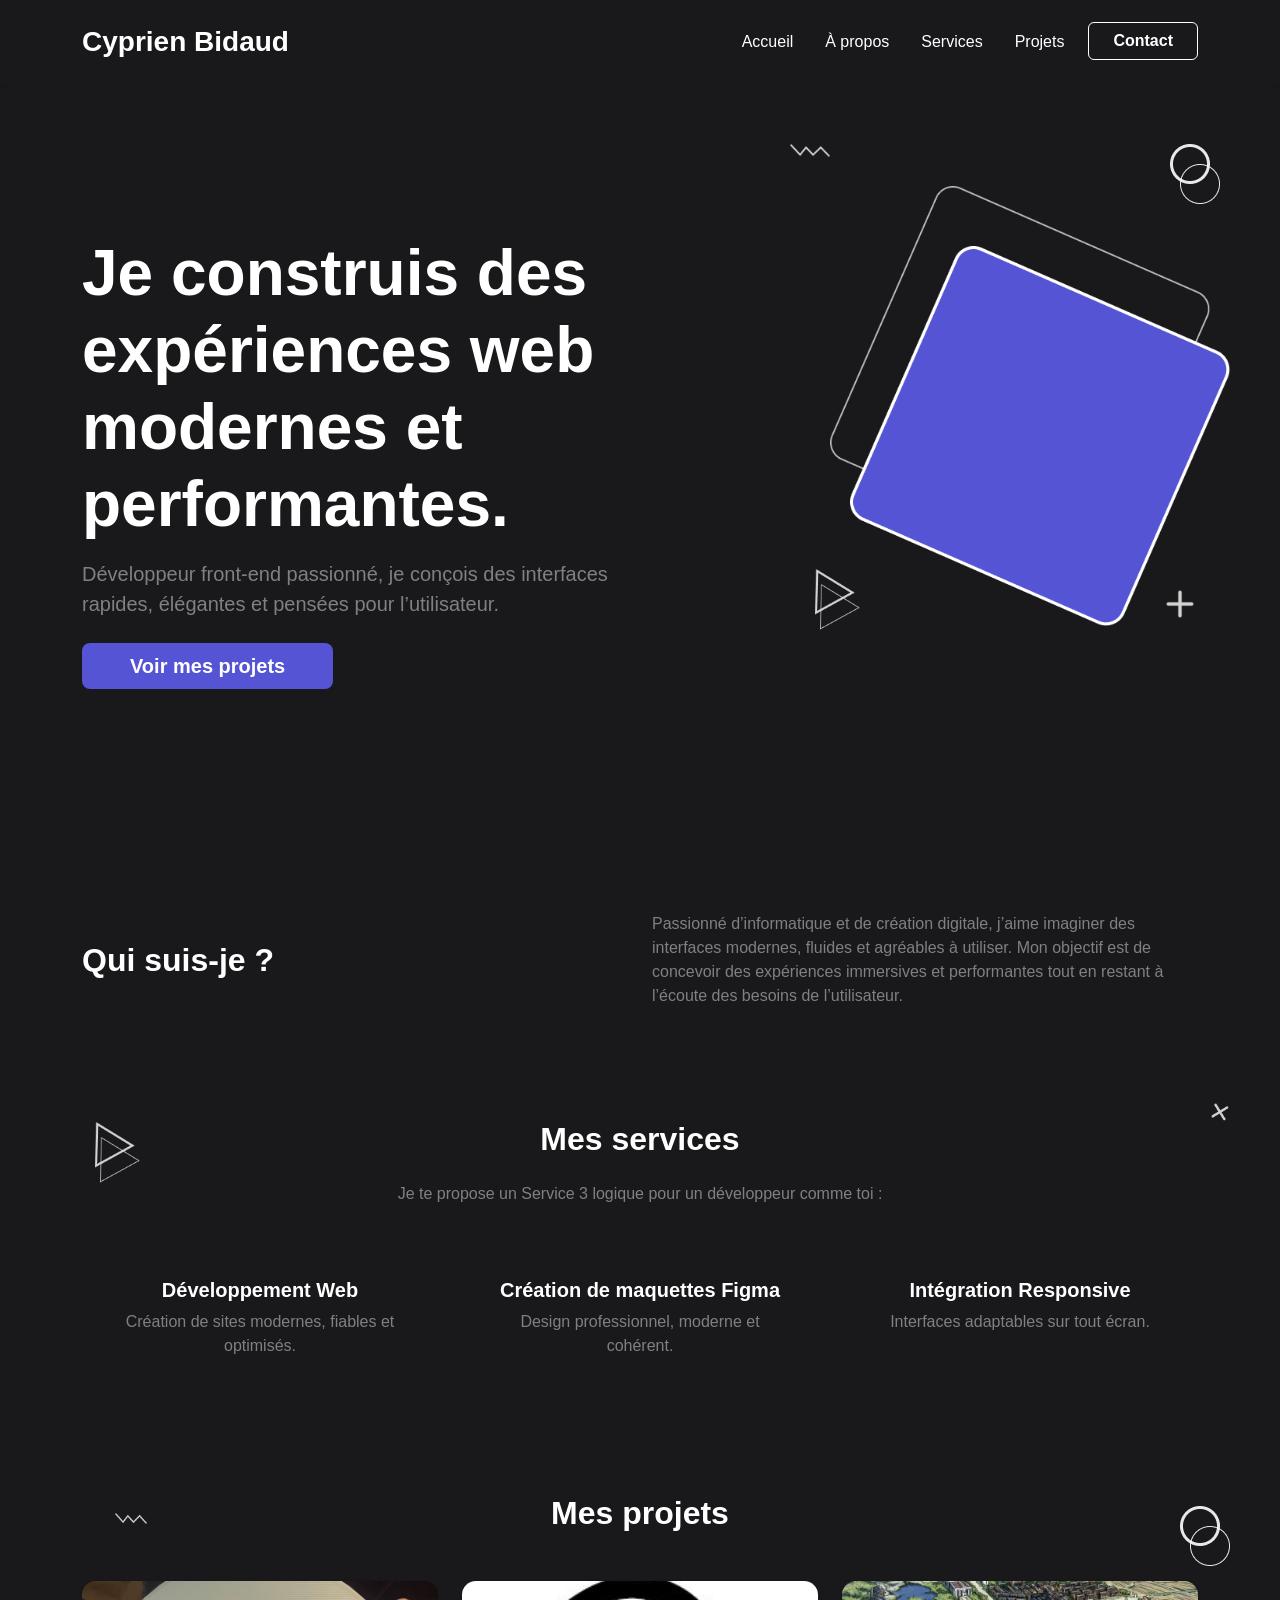
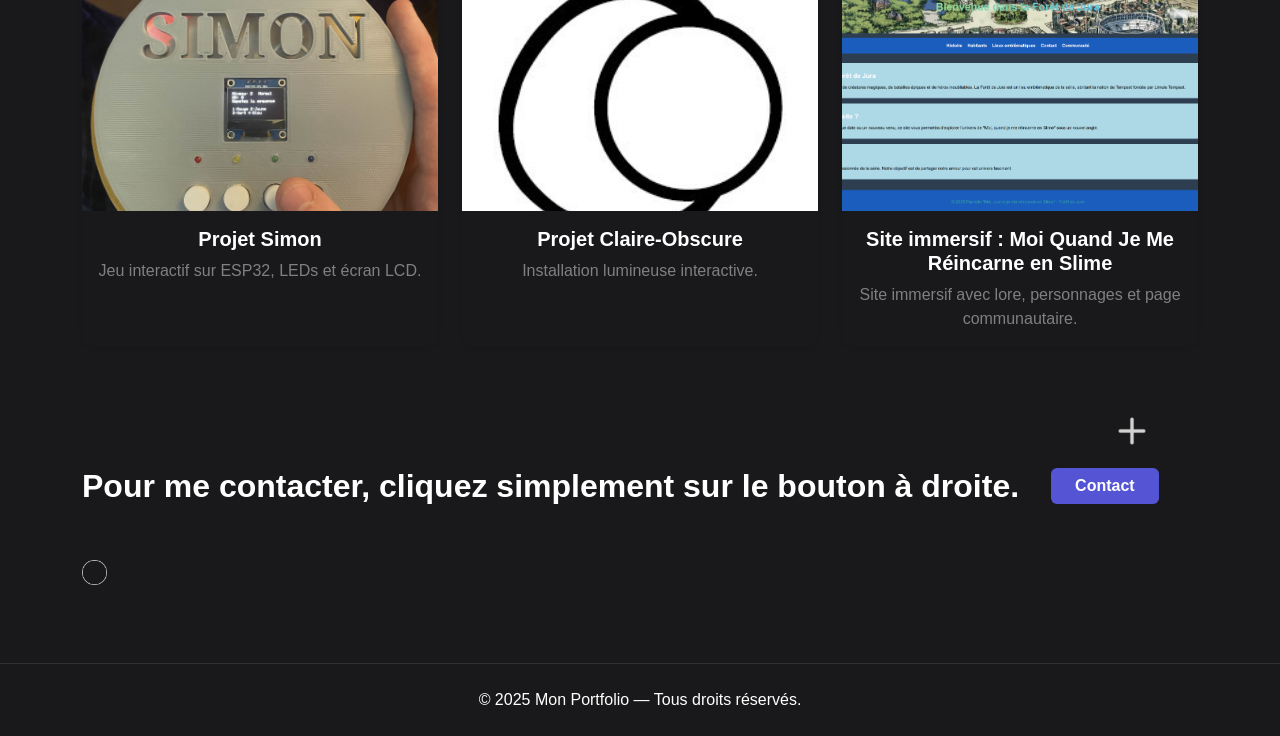
==== index.html @ 62349a80 "test 1" ====
<!DOCTYPE html>
<html lang="fr">

<head>
  <meta charset="UTF-8">
  <meta name="viewport" content="width=device-width, initial-scale=1">

  <title>Portfolio - Cyprien Bidaud</title>
  <link rel="icon" href="./Images/logo 12.png">

  <!-- FontAwesome -->
  <link rel="stylesheet" href="https://cdnjs.cloudflare.com/ajax/libs/font-awesome/7.0.1/css/all.min.css">

  <!-- Bootstrap CSS -->
  <link href="https://cdn.jsdelivr.net/npm/bootstrap@5.3.2/dist/css/bootstrap.min.css" rel="stylesheet">

  <!-- Custom CSS -->
  <link rel="stylesheet" href="style.css">
</head>

<body>

  <!-- ================== NAVBAR ================== -->
  <nav class="navbar navbar-expand-lg shadow-sm py-3" style="background:transparent;">
    <div class="container">
      <a class="navbar-brand fw-bold fs-3 text-white" href="#">Cyprien Bidaud</a>

      <button class="navbar-toggler bg-light btn-lg rounded-left" type="button" data-bs-toggle="collapse"
        data-bs-target="#navMenu">
        <span class="navbar-toggler-icon"></span>
      </button>

      <div class="collapse navbar-collapse justify-content-end" id="navMenu">
        <ul class="navbar-nav gap-3">
          <li class="nav-item"><a class="nav-link active text-white btn-hover" href="#hero">Accueil</a></li>
          <li class="nav-item"><a class="nav-link text-white" href="#about">À propos</a></li>
          <li class="nav-item"><a class="nav-link text-white" href="#services">Services</a></li>
          <li class="nav-item"><a class="nav-link text-white" href="#projects">Projets</a></li>
          <li class="nav-item"><a class="btn btn-secondary px-4" href="./Page de Contact.html">Contact</a></li>
        </ul>
      </div>
    </div>
  </nav>

  <!-- ================== HERO ================== -->
  <header id="hero" class="py-5 text-white position-relative">


    <img src="./Images/Ellipse 57.png" class="shape shape--large shape--float position-absolute ellipse"
      alt="ellipse décorative">

    <img src="./Images/Ellipse 58.png" class="shape shape--small shape--float position-absolute ellipse1"
      alt="ellipse décorative">

    <img src="./Images/Vector 15.png" class="shape shape--medium shape--spin position-absolute vector" alt="shape">
    <img src="./Images/Polygon 2.png" class="shape shape--triangle shape--float position-absolute poligon"
      alt="triangle décoratif">

    <img src="./Images/Polygon 3.png" class="shape shape--triangle-small shape--float position-absolute poligon1"
      alt="triangle décoratif clair">
    <img src="./Images/add.png" class="shape shape--tiny shape--pulse position-absolute add" alt="plus décoratif">

    <div class="container py-5">
      <div class="row align-items-center">
        <div class="col-lg-6 text-lg-start text-center mb-4">
          <h1 class="display-3 fw-bold mb-3">Je construis des expériences web modernes et performantes.</h1>
          <p class="lead mb-4">Développeur front-end passionné, je conçois des interfaces rapides, élégantes et pensées
            pour
            l’utilisateur.</p>
          <a href="#projects" class="btn btn-primary btn-lg px-5">Voir mes projets</a>
        </div>

        <div class="col-lg-6 d-flex justify-content-center">
          <div class="logo">
            <img src="./Images/profile.png" alt="photo" class="profile">

            <img src="./Images/Shape Colored.png" class="shape--rectangle" alt="shape">

            <img src="./Images/Shape.png" class="background" alt="shadow">
          </div>
        </div>



      </div>
    </div>

  </header>

  <!-- ================== ABOUT ================== -->
  <section class="about py-5 text-white position-relative">
    <div class="container">
      <div class="row align-items-center">

        <!-- LEFT SIDE (h2) -->
        <div class="col-lg-6">
          <h2 class="fw-bold mb-3">Qui suis-je ?</h2>
        </div>

        <!-- RIGHT SIDE (paragraph) -->
        <div class="col-lg-6">
          <p class="mb-3">
            Passionné d’informatique et de création digitale, j’aime imaginer des interfaces modernes, fluides et
            agréables à utiliser.
            Mon objectif est de concevoir des expériences immersives et performantes tout en restant à l’écoute des
            besoins de l’utilisateur.
          </p>
        </div>

      </div>
    </div>
  </section>


  <!-- ================== SERVICES ================== -->
  <section id="services" class="py-5 position-relative text-white">

    <img src="./Images/Polygon 2.png" class="shape shape--triangle shape--float position-absolute poligon2" alt="triangle décoratif">

    <img src="./Images/Polygon 3.png" class="shape shape--triangle-small shape--float position-absolute poligon3" alt="triangle décoratif clair">

    <img src="./Images/add (1).png" class="shape shape--tiny position-absolute add2" alt="plus">
    <div class="container text-center">
      <h2 class="fw-bold mb-4">Mes services</h2>
      <p class="mb-5">Je te propose un Service 3 logique pour un développeur comme toi :</p>

      <div class="row g-4">
        <div class="col-md-4">
          <div class="p-4">
            <i class="fas fa-code fa-3x mb-3 color-info"></i>
            <h5 class="fw-bold mb-2">Développement Web</h5>
            <p>Création de sites modernes, fiables et optimisés.</p>
          </div>
        </div>

        <div class="col-md-4">
          <div class="p-4">
            <i class="fas fa-pencil-ruler fa-3x mb-3 color-red"></i>
            <h5 class="fw-bold mb-2">Création de maquettes Figma</h5>
            <p>Design professionnel, moderne et cohérent.</p>
          </div>
        </div>

        <div class="col-md-4">
          <div class="p-4">
            <i class="fas fa-mobile-alt fa-3x mb-3 color-yellow"></i>
            <h5 class="fw-bold mb-2">Intégration Responsive</h5>
            <p>Interfaces adaptables sur tout écran.</p>
          </div>
        </div>

      </div>
    </div>
  </section>

  <!-- ================== PROJECTS ================== -->
  <section id="projects" class="py-5 text-white position-relative">

    <img src="./Images/Vector 15.png" class="shape shape--medium shape--spin position-absolute vector2"  alt="shape">
    <img src="./Images/Ellipse 57.png" class="shape shape--large shape--float position-absolute ellipse3"
      alt="ellipse décorative">

    <img src="./Images/Ellipse 58.png" class="shape shape--small shape--float position-absolute ellipse4"
      alt="ellipse décorative">
    <div class="container text-center">

      <h2 class="fw-bold mb-5">Mes projets</h2>

      <div class="row g-4">

        <div class="col-md-4">
          <div class="card shadow-sm h-100">
            <img src="./Images/IMG_5991.jpg" class="card-img-top" alt="projet">
            <div class="card-body">
              <h5 class="card-title fw-bold">Projet Simon</h5>
              <p class="card-text">Jeu interactif sur ESP32, LEDs et écran LCD.</p>
            </div>
          </div>
        </div>

        <div class="col-md-4">
          <div class="card shadow-sm h-100">
            <img src="./Images/image.jpg" class="card-img-top" alt="projet">
            <div class="card-body">
              <h5 class="card-title fw-bold">Projet Claire-Obscure</h5>
              <p class="card-text">Installation lumineuse interactive.</p>
            </div>
          </div>
        </div>

        <div class="col-md-4">
          <div class="card shadow-sm h-100">
            <img src="./Images/limule site web .png" class="card-img-top" alt="projet">
            <div class="card-body">
              <h5 class="card-title fw-bold">Site immersif : Moi Quand Je Me Réincarne en Slime</h5>
              <p class="card-text">Site immersif avec lore, personnages et page communautaire.</p>
            </div>
          </div>
        </div>
      </div>
    </div>
  </section>

  <!-- ================== CONTACT ================== -->
  <section id="contact" class="py-5 text-white position-relative">
    <!-- petit plus décoratif -->
    <img src="./Images/add.png" class="shape shape--tiny position-absolute add1" alt="plus">
    <br>
    <div class="container d-flex flex-column flex-md-row text-center text-md-start align-items-center gap-3">
      <h2 class="fw-bold mb-0">Pour me contacter, cliquez simplement sur le bouton à droite.</h2>
      <a class="btn btn-primary px-4 ms-3" href="./Page de Contact.html">Contact</a>
      <img src="./Images/Ellipse 57.png" class="shape shape--large shape--float position-absolute ellipse-contact"
      alt="ellipse décorative">
      <img src="./Images/Ellipse 58.png" class="shape shape--small shape--float position-absolute ellipse1-contact"
        alt="ellipse décorative">
        
    </div>
  </section>

  <!-- ================== FOOTER ================== -->
  <footer class="py-4 text-center">
    <p class="mb-0 text-white">© 2025 Mon Portfolio — Tous droits réservés.</p>
  </footer>

  <!-- Bootstrap JS -->
  <script src="https://cdn.jsdelivr.net/npm/bootstrap@5.3.2/dist/js/bootstrap.bundle.min.js"></script>

</body>

</html>
---- style.css ----
/* ============================
   STYLE GLOBAL
============================ */
body {
    background-color: #19191B !important;
    color: white;
    font-family: 'Poppins', sans-serif;
    overflow-x: hidden;
}

h1,
h2,
h3,
h4,
h5 {
    font-weight: 700;
}

.ellipse {
    top: 60px;
    right: 70px;
    width: 40px;
}

.ellipse1 {
    top: 80px;
    right: 60px;
    width: 40px !important;
}

.ellipse2 {
    top: 188px;
    left: 6%;
    width: 40px !important;
}

.ellipse3 {
    top: 60px;
    right: 60px;
    width: 40px !important;
}

.ellipse4 {
    top: 80px;
    right: 50px;
    width: 40px !important;
}
.ellipse-contact{
    display: none;
}

.ellipse1-contact{
    top: 104%;
}
.vector {
    top: 60px;
    right: 450px;
    width: 40px !important;
}

.vector2 {
    top: 67px;
    left: 9%;
}

.poligon {
    top: 485px;
    right: 425px;
    width: 40px !important;
}

.poligon1 {
    top: 500px;
    right: 420px;
    width: 40px !important;
}

.poligon2 {
    top: 50px;
    left: 95px;
    width: 40px !important;
}

.poligon3 {
    top: 65px;
    left: 100px;
    width: 40px !important;
}

.add {
    width: 40px;
    top: 500px;
    right: 80px;
    width: 40px !important;
}

.add1 {
    width: 40px !important;
    right: 10%;
    top: 10%;
}

.add2 {
    width: 40px !important;
    top: 20px;
    right: 40px;
}

.navbar .nav-link {
    font-weight: 500;
    transition: 0.3s;
}

.navbar .nav-link:hover {
    color: #5454D4 !important;
}

.btn-primary {
    background: #5454D4;
    border: none;
    font-weight: 600;
}

.btn-primary:hover {
    background: #3573db;
}

.btn-secondary {
    background: #19191B;
    border-color: white;
    font-weight: 600;
}

.btn-secondary:hover {
    background: #353535;
    border-color: #5454D4;
    color: #5454D4;
}

/* ============================
   HERO
============================ */
#hero {
    position: relative;
    padding-top: 120px;
    padding-bottom: 120px;
}

#hero img.position-absolute {
    animation: float 4s infinite ease-in-out;
}

@keyframes float {
    0% {
        transform: translateY(0px);
    }

    50% {
        transform: translateY(-8px);
    }

    100% {
        transform: translateY(0px);
    }
}

/* ============================
   ABOUT
============================ */
.about img {
    border-radius: 12px;
    box-shadow: 0 0 25px rgba(255, 255, 255, 0.1);
}

.about,
h2 {
    color: white;
}

.about,
p {
    color: grey;
}

.logo {
    left: 21%;
    position: relative;
    width: 100%;
    max-width: 380px;
    aspect-ratio: 400 / 550;
    margin: 0 auto;
    margin-top: 12%;
}

.background {
    position: absolute;
    top: 0;
    left: 0;
    width: 100%;
    z-index: 1;
    transform: translate(-20px, -60px);
    opacity: 0.7;
}

.shape--rectangle {
    position: absolute;
    top: 0;
    left: 0;
    width: 100%;
    z-index: 2;
}

.profile {
    position: absolute;
    top: -108px;
    left: -11px;
    width: 100%;
    height: 100%;
    object-fit: cover;
    z-index: 3;

    -webkit-mask-image: url('./Images/Shape\ Colored.png');
    -webkit-mask-size: 100% 100%;
    -webkit-mask-repeat: no-repeat;
    -webkit-mask-position: center;
    -webkit-mask-mode: alpha;

    mask-image: url('./Images/Shape\ Colored.png');
    mask-size: 112% 84%;

    mask-repeat: no-repeat;
    mask-position: center;
    mask-mode: alpha;
    outline: 2px solid lime;
}



/* ============================
   SERVICES
============================ */
#services .p-4 {
    background-color: #19191B;
    border-radius: 14px;
    transition: 0.3s;
    height: 100%;
}

#services .p-4:hover {
    background: #19191B;
    transform: translateY(-5px);
    box-shadow: 0 0 15px rgb(255, 255, 255);
}

#services i {
    color: #4c8dff;
}

#services .color-red {
    color: #ff4c4c;
}

#services .color-yellow {
    color: #ffcc00;
}

/* ============================
   PROJECTS
============================ */
#projects {
    position: relative;
}

#projects img.position-absolute {
    animation: spin 6s linear infinite;
}

@keyframes spin {
    0% {
        transform: rotate(0deg);
    }

    100% {
        transform: rotate(360deg);
    }
}

.card {
    background-color: #19191B;
    color: white;
    border: none;
    border-radius: 14px;
    overflow: hidden;
    transition: 0.3s;
}

.card:hover {
    transform: translateY(-5px);
    background: #ffffff;
    color: black;
    box-shadow: 0 0 25px rgba(76, 141, 255, 0.25);
}

.card-img-top {
    height: 230px;
    object-fit: cover;
}

/* ============================
   CONTACT
============================ */
#contact {
    background: #19191B;
    margin-bottom: 110px;
    padding: 60px 0;
}

/* ============================
   FOOTER
============================ */
footer {
    border-top: 1px solid rgba(255, 255, 255, 0.1);
}

/* ============================
   RESPONSIVE
============================ */
@media (max-width: 1024px) {
    #hero h1 {
        font-size: 2.2rem;
    }

    .logo {
        width: 360px;
        top: 15px;
        left: -4%;
    }

    .profile {
        height: 92%;
    }

    .container {
        max-width: 800px;
    }

    .ellipse {
        width: 40px !important;
        right: 23%;
        top: 49px;
    }

    .ellipse1 {
        width: 40px !important;
        right: 22%;
        top: 66px;
    }

    .ellipse3 {
        top: 35px;
        right: 19%;
        width: 40px !important;
    }

    .ellipse4 {
        top: 51px;
        right: 18%;
        width: 40px !important;
    }

    .vector {
        width: 40px !important;
        right: 53%;
        top: 49px;
    }

    .poligon {
        width: 40px !important;
        right: 53%;
        top: 57%;
    }

    .poligon1 {
        width: 40px !important;
        right: 53%;
        top: 59%;
    }

    .add {
        width: 40px !important;
        right: 20%;
        top: 60%;
    }

    .add1 {
        width: 40px !important;
        right: 16%;
        top: 10%;
    }

    .add2 {
        width: 40px !important;
        top: 10%;
        right: 18%;
    }
}

@media (max-width: 992px) {
    .container {
        max-width: 870px;
    }
}

@media (max-width: 768px) and (min-width: 481px) {

    /* ---------- LOGO ---------- */
    .logo {
        max-width: 300px;
        margin-top: 10%;
        left: 0;
    }

    .profile {
        top: -70px;
        left: -6px;
        mask-size: 110% 84%;
    }


    .ellipse {
        width: 28px !important;
        top: 41%;
        right: 18%;
    }

    .ellipse1 {
        width: 28px !important;
        top: 43%;
        right: 17%;
    }

    .vector {
        width: 28px !important;
        top: 42%;
        right: 81%;
    }

    .poligon {
        width: 28px !important;
        top: 71%;
        right: 77.5%;
    }

    .poligon1 {
        width: 28px !important;
        top: 72%;
        right: 77%;
    }

    .add {
        width: 28px !important;
        top: 72%;
        left: 80% !important;;
    }

    .ellipse3 {
        width: 28px !important;
        top: 45px;
        right: 18%;
    }

    .ellipse4 {
        width: 28px !important;
        top: 60px;
        right: 17%;
    }

    .vector2 {
        width: 28px !important;
        top: 67px;
        left: 9%;
    }

    .add1 {
        right: 2%;
    }

    .ellipse-contact {
        width: 28px !important;

        top: 100%
    }

    .ellipse1-contact {
        width: 28px !important;
        left: 3%;

        top: 106%
    }

    .add2 {
        right: 3%;
    }
}


@media (max-width: 480px) {
    .container {
        padding-top: 0 !important;
        padding-bottom: 0 !important;
        padding: 0px 27px;
    }

    .logo {
        max-width: 220px;
        margin-top: 20%;
        margin-right: 24px;
    }

    .profile {
        top: -38px;
        left: -2px;
        mask-size: 103% 84%;
    }

    .row {
        padding: 0px;
    }

    .navbar-nav {
        align-items: flex-end;
    }

    #hero {
        padding-bottom: 0px !important;
    }

    .ellipse {
        width: 20px !important;
        top: 55%;
        right: 15%;
    }

    .ellipse1 {
        width: 20px !important;
        top: 56%;
        right: 14%;
    }

    .vector {
        width: 20px !important;
        top: 55%;
        left: 20%;
    }

    .poligon {
        width: 20px !important;
        top: 90%;
        left: 20%;
    }

    .poligon1 {
        width: 20px !important;
        top: 91%;
        left: 21%;
    }

    .add {
        top: 90%;
        width: 20px !important;
        left: 80%;

    }

    .poligon2 {
        width: 20px !important;
    }

    .poligon3 {
        width: 20px !important;
        top: 7%;
    }

    .add2 {
        top: 5%;
        right: 6%;
    }

    .ellipse3 {
        width: 20px !important;
        top: 4%;
    }

    .ellipse4 {
        width: 20px !important;
    }

    .vector2 {
        width: 20px !important;
        left: 13%;
        top: 5%;
    }

    .add1 {
        width: 20px !important;
        right: 5%;

    }

    .ellipse-contact {
        display: inline;
        width: 20px !important;
        top: 99% !important;
        left: 9% !important;
        bottom: -10% !important;
    }

    .ellipse1-contact {
        width: 20px !important;
        left: 10%;
        bottom: -10%;
    }
}

/* ===========================
    FORMES GÉNÉRALES
=========================== */
.shape {
    pointer-events: none;
    opacity: 0.9;
}

/* tailles */
.shape--large {
    width: 40px;
}

.shape--medium {
    width: 32px;
}

.shape--small {
    width: 25px;
}

.shape--tiny {
    width: 13px;
}

/* triangles spécifiques */
.shape--triangle {
    width: 32px;
}

.shape--triangle-small {
    width: 22px;
}

/* ===========================
    ANIMATIONS
=========================== */

.shape--float {
    animation: float 4s ease-in-out infinite;
}

@keyframes float {
    0% {
        transform: translateY(0px);
    }

    50% {
        transform: translateY(-8px);
    }

    100% {
        transform: translateY(0px);
    }
}

.shape--spin {
    animation: spin 6s linear infinite;
}

@keyframes spin {
    from {
        transform: rotate(0deg);
    }

    to {
        transform: rotate(360deg);
    }
}

.shape--pulse {
    animation: pulse 2.5s ease-in-out infinite;
}

@keyframes pulse {
    0% {
        transform: scale(1);
        opacity: 0.9;
    }

    50% {
        transform: scale(1.15);
        opacity: 1;
    }

    100% {
        transform: scale(1);
        opacity: 0.9;
    }
}
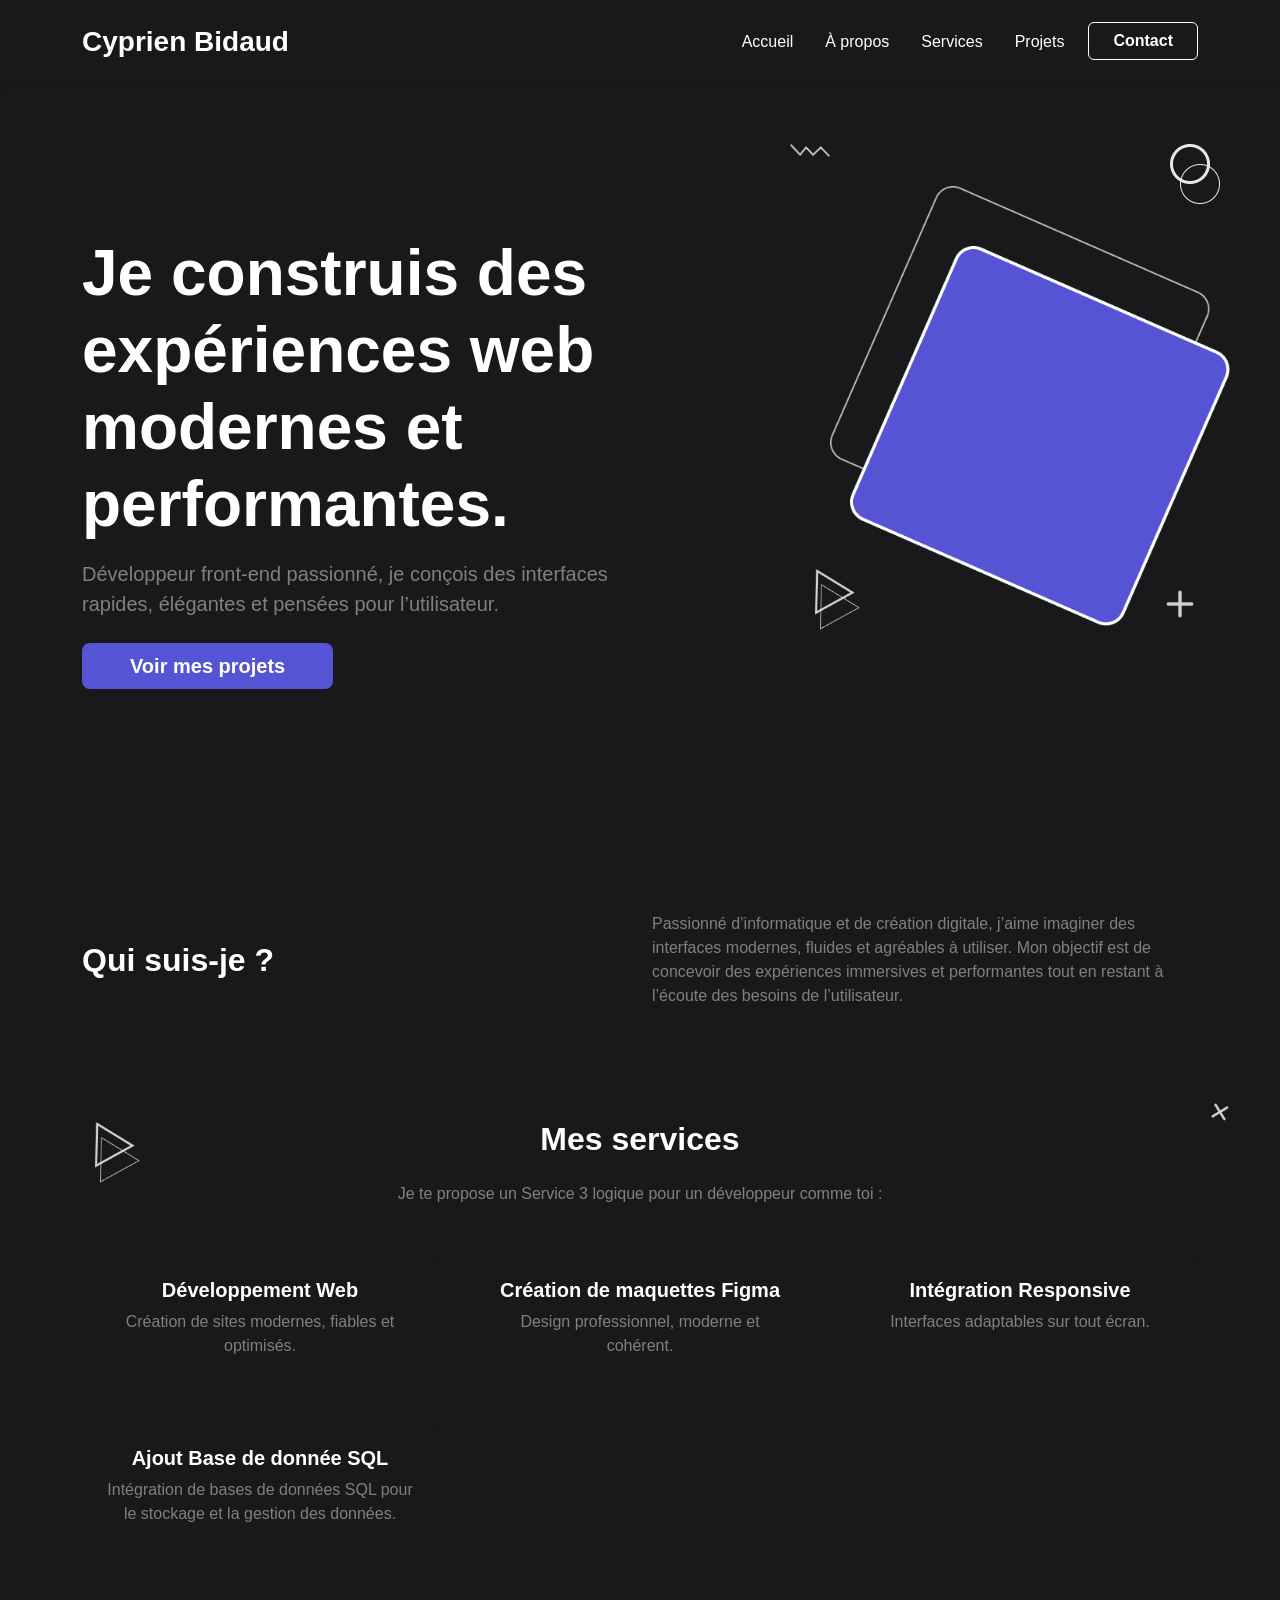
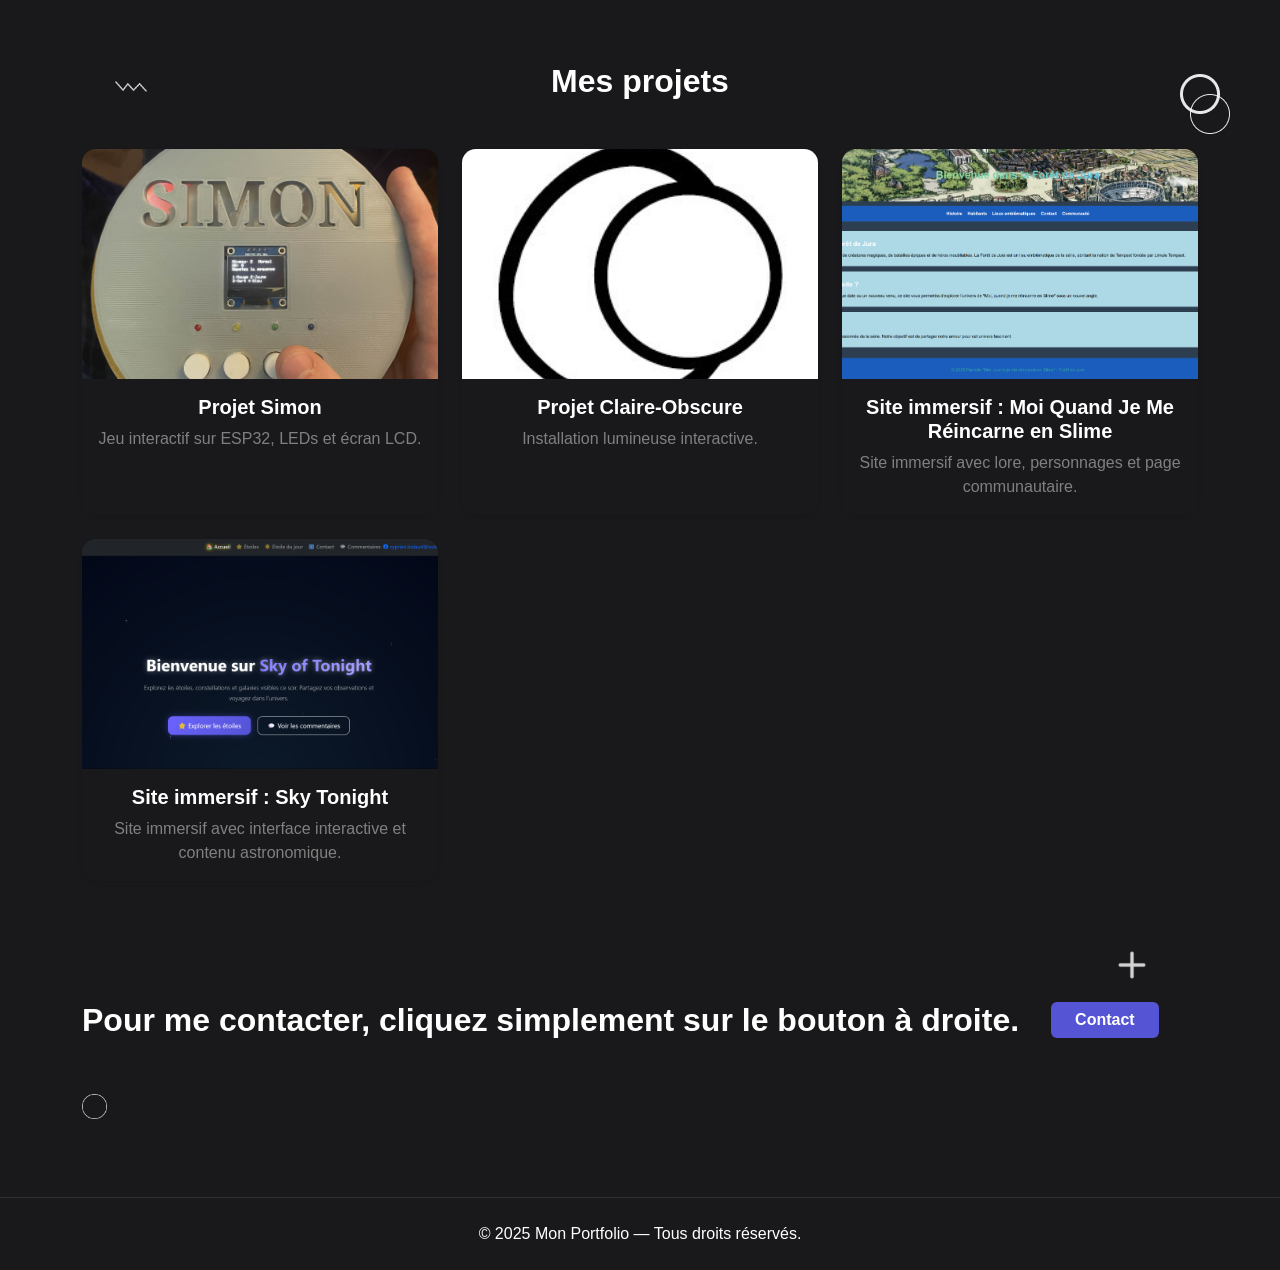
==== commit 61f7726f: "ajout d'un projet et d'un services sur index.html" ====
--- a/index.html
+++ b/index.html
@@ -115,9 +115,11 @@
   <!-- ================== SERVICES ================== -->
   <section id="services" class="py-5 position-relative text-white">
 
-    <img src="./Images/Polygon 2.png" class="shape shape--triangle shape--float position-absolute poligon2" alt="triangle décoratif">
-
-    <img src="./Images/Polygon 3.png" class="shape shape--triangle-small shape--float position-absolute poligon3" alt="triangle décoratif clair">
+    <img src="./Images/Polygon 2.png" class="shape shape--triangle shape--float position-absolute poligon2"
+      alt="triangle décoratif">
+
+    <img src="./Images/Polygon 3.png" class="shape shape--triangle-small shape--float position-absolute poligon3"
+      alt="triangle décoratif clair">
 
     <img src="./Images/add (1).png" class="shape shape--tiny position-absolute add2" alt="plus">
     <div class="container text-center">
@@ -148,6 +150,13 @@
             <p>Interfaces adaptables sur tout écran.</p>
           </div>
         </div>
+        <div class="col-md-4">
+          <div class="p-4">
+            <i class="fa-solid fa-database fa-3x mb-3 color-red"></i>
+            <h5 class="fw-bold mb-2">Ajout Base de donnée SQL</h5>
+            <p>Intégration de bases de données SQL pour le stockage et la gestion des données.</p>
+          </div>
+        </div>
 
       </div>
     </div>
@@ -156,7 +165,7 @@
   <!-- ================== PROJECTS ================== -->
   <section id="projects" class="py-5 text-white position-relative">
 
-    <img src="./Images/Vector 15.png" class="shape shape--medium shape--spin position-absolute vector2"  alt="shape">
+    <img src="./Images/Vector 15.png" class="shape shape--medium shape--spin position-absolute vector2" alt="shape">
     <img src="./Images/Ellipse 57.png" class="shape shape--large shape--float position-absolute ellipse3"
       alt="ellipse décorative">
 
@@ -194,6 +203,15 @@
             <div class="card-body">
               <h5 class="card-title fw-bold">Site immersif : Moi Quand Je Me Réincarne en Slime</h5>
               <p class="card-text">Site immersif avec lore, personnages et page communautaire.</p>
+            </div>
+          </div>
+        </div>
+        <div class="col-md-4">
+          <div class="card shadow-sm h-100">
+            <img src="./Images/Sky_Tonight.png" class="card-img-top" alt="projet">
+            <div class="card-body">
+              <h5 class="card-title fw-bold">Site immersif : Sky Tonight</h5>
+              <p class="card-text">Site immersif avec interface interactive et contenu astronomique.</p>
             </div>
           </div>
         </div>
@@ -210,10 +228,10 @@
       <h2 class="fw-bold mb-0">Pour me contacter, cliquez simplement sur le bouton à droite.</h2>
       <a class="btn btn-primary px-4 ms-3" href="./Page de Contact.html">Contact</a>
       <img src="./Images/Ellipse 57.png" class="shape shape--large shape--float position-absolute ellipse-contact"
-      alt="ellipse décorative">
+        alt="ellipse décorative">
       <img src="./Images/Ellipse 58.png" class="shape shape--small shape--float position-absolute ellipse1-contact"
         alt="ellipse décorative">
-        
+
     </div>
   </section>
 
